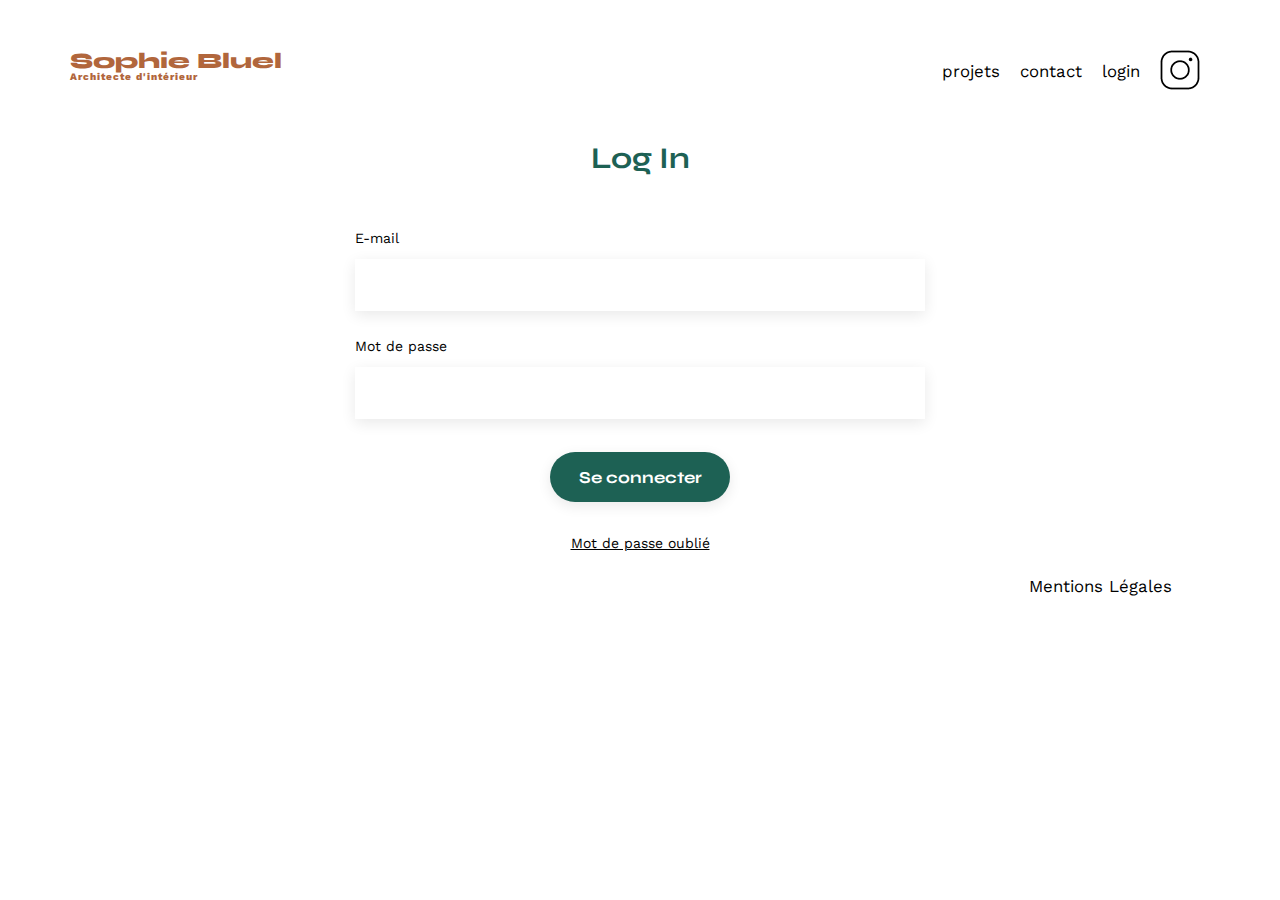
==== login.html @ f87b45d0 "Initial commit" ====
<!DOCTYPE html>
<html lang="fr"> 
    <head>
        <meta charset="UTF-8">
        <title>Sophie Bluel - Architecte d'intérieur</title>
        <meta name="viewport" content="width=device-width, initial-scale=1.0">
        <link rel="preconnect" href="https://fonts.googleapis.com">
        <link rel="preconnect" href="https://fonts.gstatic.com" crossorigin>
        <link href="https://fonts.googleapis.com/css2?family=Syne:wght@700;800&family=Work+Sans&display=swap" rel="stylesheet">
        <meta name="description" content="">
        <link rel="stylesheet" href="./assets/style.css">
    </head>
    <body>
        <header>
            <h1>Sophie Bluel <span>Architecte d'intérieur</span></h1>
            <nav>
                <ul>
                    <li><a href="index.html#portfolio"style="text-decoration:none">projets</a></li>
                    <li><a href="index.html#contact"style="text-decoration:none">contact</a></li>
                    <li><a href="login.html"style="text-decoration:none">login</a></li>
                    <li><img src="./assets/icons/instagram.png" alt="Instagram"></li>
                </ul>
            </nav>
        </header>
      <section id="contact">
        <h2>Log In</h2>
        <form id="login-form" action="#" method="post">
            <label for="email"><b>E-mail</b></label>
            <input type="email" name="email" id="email" required>
            <label for="password"><b>Mot de passe</b></label>
            <input type="password" name="password" id="password" required>
            <input type="submit" value="Se connecter">
        </form>
        <p><a href="#">Mot de passe oublié</a></p>
      </section>

      <footer>
        <nav>
            <ul>
                <li>Mentions Légales</li>
            </ul>
        </nav>
      </footer>
        <script src="Login.js"></script>
    </body>
</html>
---- assets/style.css ----
/* http://meyerweb.com/eric/tools/css/reset/
   v2.0 | 20110126
   License: none (public domain)
*/

html,
body,
div,
span,
applet,
object,
iframe,
h1,
h2,
h3,
h4,
h5,
h6,
p,
blockquote,
pre,
a,
abbr,
acronym,
address,
big,
cite,
code,
del,
dfn,
em,
img,
ins,
kbd,
q,
s,
samp,
small,
strike,
strong,
sub,
sup,
tt,
var,
b,
u,
i,
center,
dl,
dt,
dd,
ol,
ul,
li,
fieldset,
form,
label,
legend,
table,
caption,
tbody,
tfoot,
thead,
tr,
th,
td,
article,
aside,
canvas,
details,
embed,
figure,
figcaption,
footer,
header,
hgroup,
menu,
nav,
output,
ruby,
section,
summary,
time,
mark,
audio,
video {
	margin: 0;
	padding: 0;
	border: 0;
	font-size: 100%;
	font: inherit;
	vertical-align: baseline;
}

/* HTML5 display-role reset for older browsers */
article,
aside,
details,
figcaption,
figure,
footer,
header,
hgroup,
menu,
nav,
section {
	display: block;
}

a {
	color: black;
}

body {
	line-height: 1;
}

ol,
ul {
	list-style: none;
}

blockquote,
q {
	quotes: none;
}

blockquote:before,
blockquote:after,
q:before,
q:after {
	content: '';
	content: none;
}

table {
	border-collapse: collapse;
	border-spacing: 0;
}

/** end reset css**/
body {
	max-width: 1140px;
	margin: auto;
	font-family: 'Work Sans';
	font-size: 14px;
}

header {
	display: flex;
	justify-content: space-between;
	margin: 50px 0
}

section {
	margin: 50px 0
}

h1 {
	display: flex;
	flex-direction: column;
	font-family: 'Syne';
	font-size: 22px;
	font-weight: 800;
	color: #B1663C
}

h1>span {
	font-family: 'Work Sans';
	font-size: 10px;
	letter-spacing: 0.1em;
	;
}

h2 {
	font-family: 'Syne';
	font-weight: 700;
	font-size: 30px;
	color: #1D6154
}

nav ul {
	display: flex;
	align-items: center;
	list-style-type: none;

}

nav li {
	padding: 0 10px;
	font-size: 1.2em;
}

li:hover {
	color: #B1663C;
}

#introduction {
	display: flex;
	align-items: center;
}

#introduction figure {
	flex: 1
}

#introduction img {
	display: block;
	margin: auto;
	width: 80%;
}

#introduction article {
	flex: 1
}

#introduction h2 {
	margin-bottom: 1em;
}

#introduction p {
	margin-bottom: 0.5em;
}

#portfolio h2 {
	text-align: center;
	margin-bottom: 1em;
}

.filtres {
    display: flex;
	align-items: center;
	justify-content: space-evenly;
}

.filtres>* {
	color: #1D6154;
	border-radius: 25px;
	font-family: "syne";
	border: 1px solid #1D6154;
	padding: 10px;
	cursor: pointer;
}

.filtres>*:hover{
	background-color: #1D6154;
	color: white;
}

.gallery {
	width: 100%;
	display: grid;
	grid-template-columns: 1fr 1fr 1fr;
	grid-column-gap: 20px;
	grid-row-gap: 20px;
	margin-top: 2em;
}

.gallery img {
	width: 100%;

}

#contact {
	width: 50%;
	margin: auto;
}

#contact>* {
	text-align: center;

}

#contact h2 {
	margin-bottom: 20px;
}

#contact form {
	text-align: left;
	margin-top: 30px;
	display: flex;
	flex-direction: column;
}

#contact input {
	height: 50px;
	font-size: 1.2em;
	border: none;
	box-shadow: 0px 4px 14px rgba(0, 0, 0, 0.09);
}

#contact label {
	margin: 2em 0 1em 0;
}

#contact textarea {
	border: none;
	box-shadow: 0px 4px 14px rgba(0, 0, 0, 0.09);
}

input[type="submit"] {
	font-family: 'Syne';
	font-weight: 700;
	color: white;
	background-color: #1D6154;
	margin: 2em auto;
	width: 180px;
	text-align: center;
	border-radius: 60px;
}

footer nav ul {
	display: flex;
	justify-content: flex-end;
	margin: 2em
}
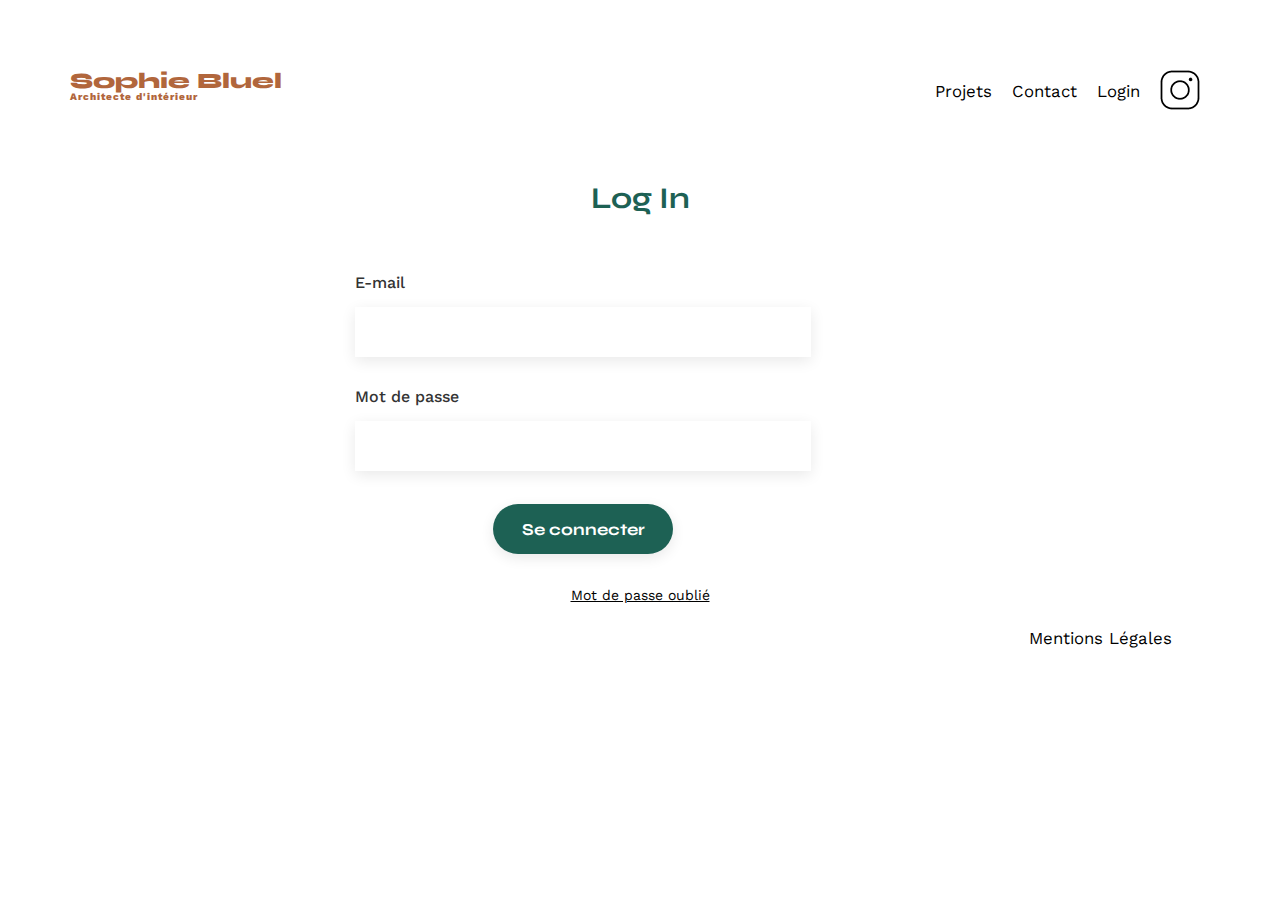
==== commit a7ba9f9b: "fin" ====
--- a/login.html
+++ b/login.html
@@ -1,29 +1,30 @@
- <!DOCTYPE html>
+<!DOCTYPE html>
 <html lang="fr"> 
-    <head>
-        <meta charset="UTF-8">
-        <title>Sophie Bluel - Architecte d'intérieur</title>
-        <meta name="viewport" content="width=device-width, initial-scale=1.0">
-        <link rel="preconnect" href="https://fonts.googleapis.com">
-        <link rel="preconnect" href="https://fonts.gstatic.com" crossorigin>
-        <link href="https://fonts.googleapis.com/css2?family=Syne:wght@700;800&family=Work+Sans&display=swap" rel="stylesheet">
-        <meta name="description" content="">
-        <link rel="stylesheet" href="./assets/style.css">
-    </head>
-    <body>
-        <header>
-            <h1>Sophie Bluel <span>Architecte d'intérieur</span></h1>
-            <nav>
-                <ul>
-                    <li><a href="index.html#portfolio"style="text-decoration:none">projets</a></li>
-                    <li><a href="index.html#contact"style="text-decoration:none">contact</a></li>
-                    <li><a href="login.html"style="text-decoration:none">login</a></li>
-                    <li><img src="./assets/icons/instagram.png" alt="Instagram"></li>
-                </ul>
-            </nav>
-        </header>
-      <section id="contact">
+<head>
+    <meta charset="UTF-8">
+    <title>Sophie Bluel - Architecte d'intérieur</title>
+    <meta name="viewport" content="width=device-width, initial-scale=1.0">
+    <link rel="preconnect" href="https://fonts.googleapis.com">
+    <link rel="preconnect" href="https://fonts.gstatic.com" crossorigin>
+    <link href="https://fonts.googleapis.com/css2?family=Syne:wght@700;800&family=Work+Sans&display=swap" rel="stylesheet">
+    <link rel="stylesheet" href="./assets/style.css">
+</head>
+<body>
+    <header>
+        <h1>Sophie Bluel <span>Architecte d'intérieur</span></h1>
+        <nav>
+            <ul>
+                <li><a href="index.html#portfolio" style="text-decoration:none">Projets</a></li>
+                <li><a href="index.html#contact" style="text-decoration:none">Contact</a></li>
+                <!-- Ajout d'un ID au lien login -->
+                <li><a href="login.html" id="login-link" style="text-decoration:none">Login</a></li>
+                <li><img src="./assets/icons/instagram.png" alt="Instagram"></li>
+            </ul>
+        </nav>
+    </header>
+    <section id="contact">
         <h2>Log In</h2>
+        <div id="messageErreur"></div>
         <form id="login-form" action="#" method="post">
             <label for="email"><b>E-mail</b></label>
             <input type="email" name="email" id="email" required>
@@ -32,16 +33,14 @@
             <input type="submit" value="Se connecter">
         </form>
         <p><a href="#">Mot de passe oublié</a></p>
-      </section>
-
-      <footer>
+    </section>
+    <footer>
         <nav>
             <ul>
                 <li>Mentions Légales</li>
             </ul>
         </nav>
-      </footer>
-        <script src="Login.js"></script>
-    </body>
+    </footer>
+    <script src="Login.js"></script>
+</body>
 </html>
-    --- a/assets/style.css
+++ b/assets/style.css
@@ -92,6 +92,10 @@
 	vertical-align: baseline;
 }
 
+* {
+	box-sizing: border-box;
+}
+
 /* HTML5 display-role reset for older browsers */
 article,
 aside,
@@ -146,10 +150,38 @@
 	font-size: 14px;
 }
 
+h4 {
+	font-family: Work Sans;
+	font-size: 26px;
+	font-weight: 400;
+	line-height: 30.5px;
+	text-align: center;
+	text-underline-position: from-font;
+	text-decoration-skip-ink: none;
+
+}
+
+/** mode edition **/
+
+#mode-edition p  {
+	background: black;
+	color: white;
+	display: flex;
+	height: 50px;
+	width: 100%;
+	justify-content: center;
+	align-items: center;
+	position: absolute;
+	left: 0;
+	top: 0;
+
+}
+
+
 header {
 	display: flex;
 	justify-content: space-between;
-	margin: 50px 0
+	margin: 70px 0
 }
 
 section {
@@ -227,8 +259,20 @@
 	margin-bottom: 1em;
 }
 
+#modification{
+	display: flex;
+	
+}
+
+.modifier_container {
+	display: flex;
+	gap: 10px;
+	align-items: baseline;
+	justify-content: center;
+}
+
 .filtres {
-    display: flex;
+	display: flex;
 	align-items: center;
 	justify-content: space-evenly;
 }
@@ -242,7 +286,7 @@
 	cursor: pointer;
 }
 
-.filtres>*:hover{
+.filtres>*:hover {
 	background-color: #1D6154;
 	color: white;
 }
@@ -264,6 +308,7 @@
 #contact {
 	width: 50%;
 	margin: auto;
+	justify-content: center;
 }
 
 #contact>* {
@@ -298,7 +343,7 @@
 	box-shadow: 0px 4px 14px rgba(0, 0, 0, 0.09);
 }
 
-input[type="submit"] {
+#contact input[type="submit"] {
 	font-family: 'Syne';
 	font-weight: 700;
 	color: white;
@@ -309,8 +354,269 @@
 	border-radius: 60px;
 }
 
+#messageErreur {
+	text-align: center;
+	color: red;
+}
+
 footer nav ul {
 	display: flex;
 	justify-content: flex-end;
 	margin: 2em
-}+}
+
+
+/* Modal conteneur général */
+.modal {
+	display: none;
+	position: fixed;
+	top: 0;
+	left: 0;
+	width: 100%;
+	height: 100%;
+	background-color: rgba(0, 0, 0, 0.8);
+	display: flex;
+	justify-content: center;
+	align-items: center;
+	z-index: 1000;
+}
+
+/* Conteneur de la fenêtre modale */
+.modal-wrapper {
+	position: relative;
+	max-width: 500px;
+	margin: auto;
+	background-color: #fff;
+	padding: 20px;
+	border-radius: 8px;
+	box-shadow: 0 4px 8px rgba(0, 0, 0, 0.2);
+}
+
+
+
+.modal-thumbnail {
+	width: 70px;
+	height: auto;
+	object-fit: cover;
+}
+
+.image-container {
+	position: relative;
+	display: inline-block;
+}
+
+.trash-icon {
+	position: absolute;
+	top: 5px;
+	right: 5px;
+	background-color: black;
+	padding: 5px;
+	cursor: pointer;
+}
+
+.trash-icon i {
+	color: white;
+	font-size: 10px;
+}
+
+#modal1 {
+	display: none;
+}
+
+/* Galerie modale principale */
+.gallery-modal {
+	text-align: center;
+	justify-content: center;
+}
+
+/* Bouton pour fermer la modale */
+.close-button {
+	position: absolute;
+	top: 10px;
+	right: 10px;
+	background: none;
+	border: none;
+	font-size: 1.5rem;
+	cursor: pointer;
+}
+
+/* Conteneur de la galerie de photos */
+.modal-gallery {
+	display: flex;
+	flex-wrap: wrap;
+	gap: 10px;
+	margin: 35px;
+}
+
+/* Bouton Ajouter une photo */
+.add-photo-button {
+	padding: 10px 40px;
+	font-size: 1rem;
+	cursor: pointer;
+	border: none;
+	background-color: #1D6154;
+	color: white;
+	margin: 35px;
+	border-radius: 60px;
+}
+ 
+  .add-photo-modal {
+	display: flex;
+	flex-direction: column;
+	align-items: center;
+	margin: 25px;
+  }
+  
+  .close-add-photo-button {
+	position: absolute;
+	top: 10px;
+	right: 10px;
+	background: none;
+	border: none;
+	font-size: 24px;
+	cursor: pointer;
+  }
+  
+  
+  .fa-arrow-left {
+	position: absolute;
+	top: 10px;
+	left: 10px;
+	font-size: 20px;
+	cursor: pointer;
+	color: #333;
+  }
+  
+  form {
+	width: 80%;
+  }
+  
+  .file-section {
+	display: flex;
+	flex-direction: column;
+	align-items: center;
+	background: #E8F1F6;
+	padding: 20px;
+	border-radius: 8px;
+	margin-bottom: 20px;
+	text-align: center;
+	margin-top: 25px;
+  }
+
+  
+  
+  .file-section i {
+	font-size: 50px;
+	color: #ccc;
+	margin-bottom: 10px;
+  }
+  
+  .picture-loaded {
+	color: #888;
+	font-size: 14px;
+	margin-top: 5px;
+  }
+  
+  label.picture-loaded {
+	font-size: 16px;
+	color: #306685;
+	cursor: pointer;
+	border: none;
+	margin-bottom: 5px;
+	background-color: #CBD6DC;
+	border-radius: 20px;
+	width: 60%;
+	height: 30px;
+	display: flex;
+	justify-content: center;
+	padding: 6px;
+  }
+
+  
+  
+  #upload-photo {
+	display: none; /* Cache l'input de type file par défaut */
+  }
+  
+  label {
+	font-size: 16px;
+	font-weight: 500;
+	color: #333;
+	margin-top: 10px;
+  }
+  
+  #input_titre,
+  #input_categorie {
+	width: 100%;
+	padding: 10px;
+	border: 1px solid #ccc;
+	border-radius: 4px;
+	margin-top: 5px;
+	margin-bottom: 15px;
+	font-size: 14px;
+  }
+  
+  select#input_categorie {
+	appearance: none;
+  }
+  
+  input[type="submit"] {
+	width: 80%;
+	padding: 10px;
+	background-color: #A7A7A7;
+	color: #fff;
+	border: none;
+	border-radius: 20px;
+	font-size: 16px;
+	cursor: pointer;
+	transition: background-color 0.3s ease;
+	display: flex;
+	justify-content: center;
+  }
+  
+  input[type="submit"]:hover {
+	background-color: #555;
+  }
+  
+ 
+
+  #modal1, #modal2 {
+	display: none;
+  }
+
+  #open-modal {
+	display: none;
+  }
+
+  
+  #gallery img {
+	width: 100%;
+	max-width: 300px;
+	height: auto;
+	border-radius: 5px;
+	margin-bottom: 10px;
+  }
+  
+  #image-preview {
+	width: 100%;
+	height: 200px;
+	object-fit: cover;
+  }
+  
+  #submit-button {
+    display: block;
+    margin: 20px auto;
+    padding: 10px 20px;
+    background-color: #A7A7A7; 
+    color: white;
+    border: none;
+    border-radius: 20px;
+    font-size: 16px;
+    text-align: center;
+    
+}
+
+#submit-button.enabled-button {
+    background-color: #1D6154;
+}
+
